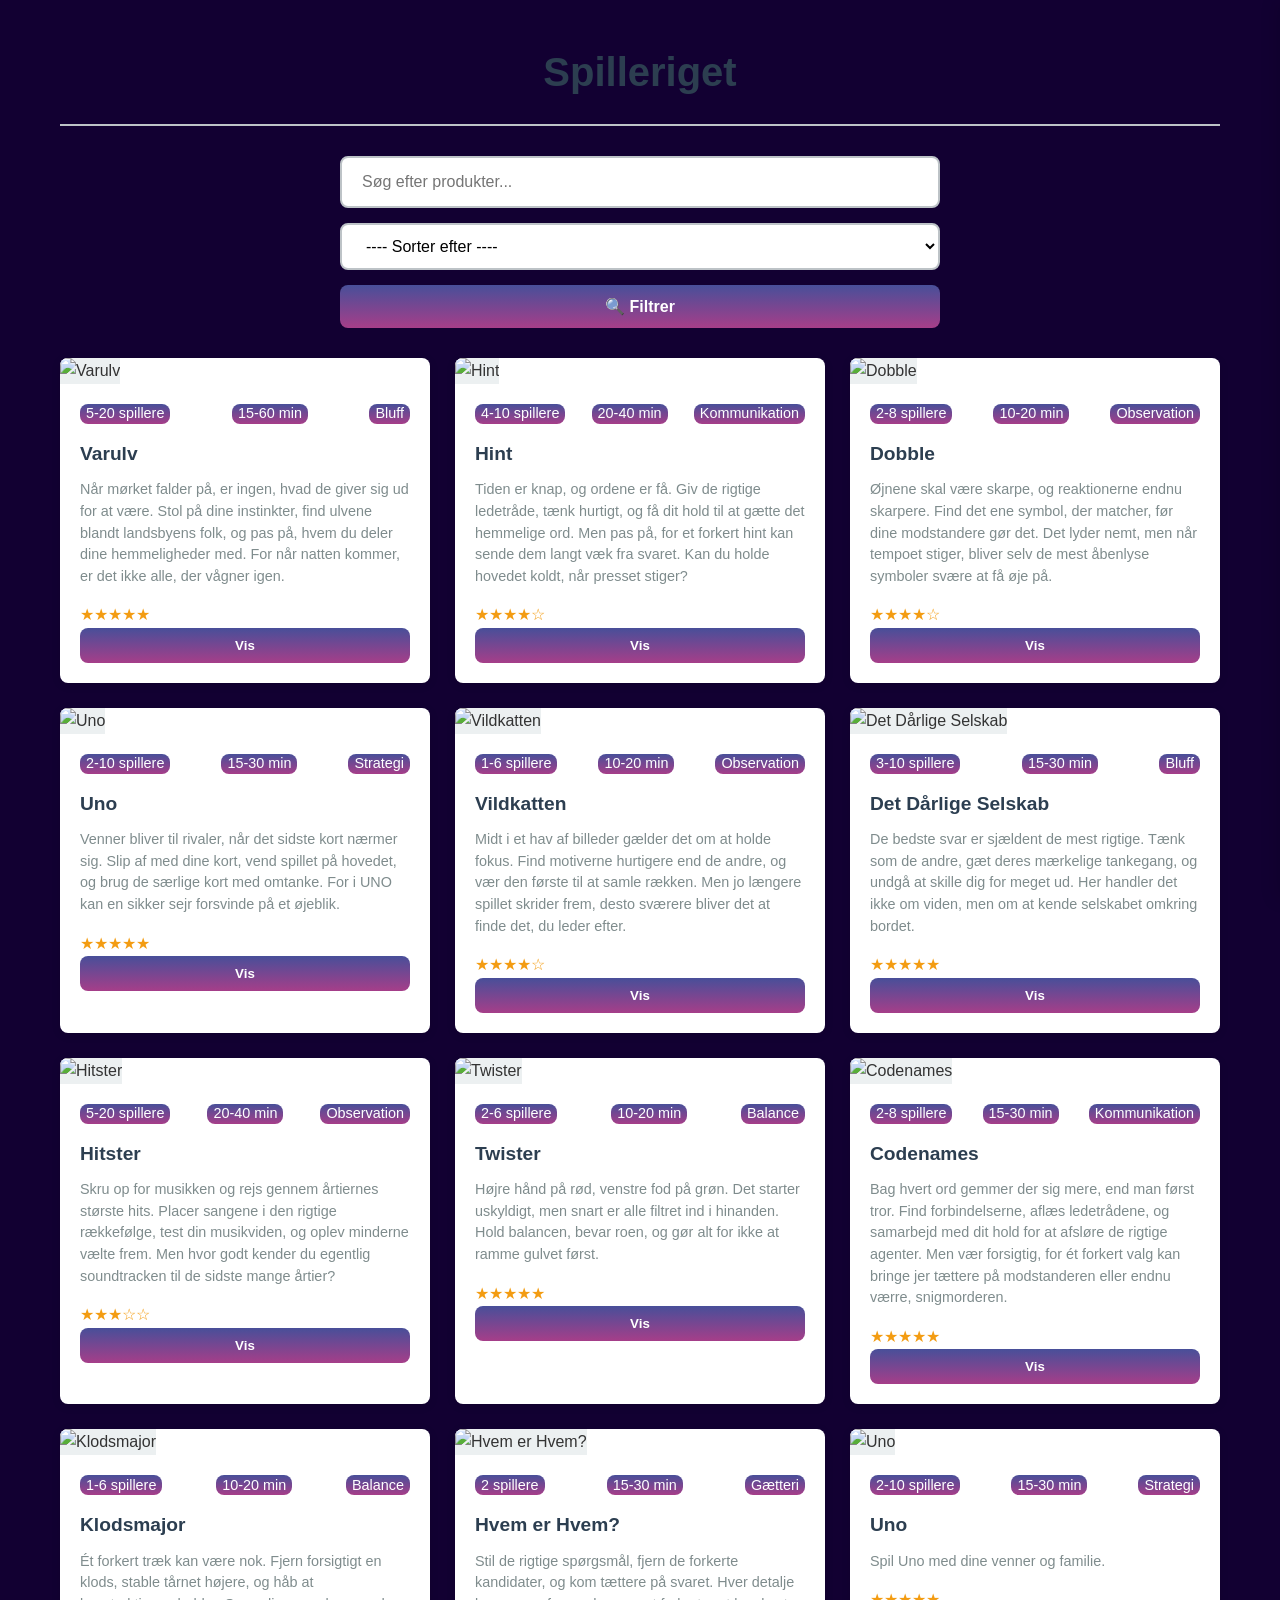
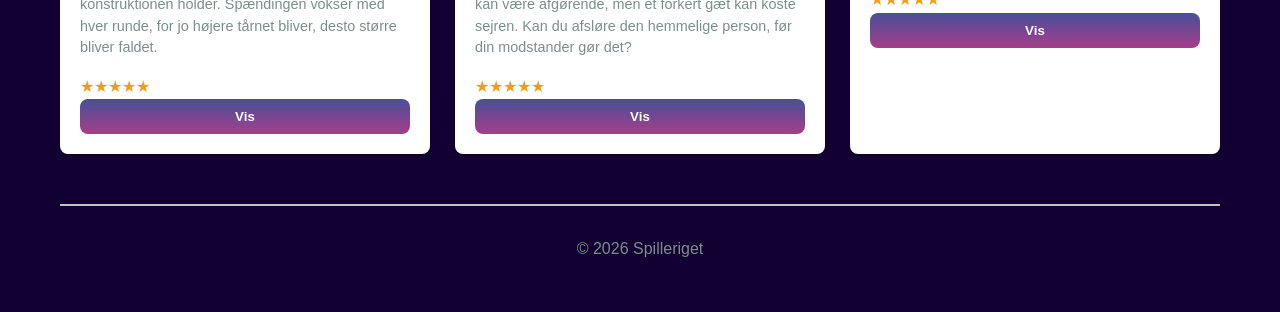
==== index.html @ de651c37 "lagt spiller, tid og category hvor vi gerne vil have dem" ====
<!DOCTYPE html>
<html lang="da">

<head>
    <meta charset="UTF-8">
    <meta name="viewport" content="width=device-width, initial-scale=1.0">
    <title>Produkt Søgning</title>
    <link rel="stylesheet" href="style.css">
</head>

<body>
    <div class="container">
        <header>
            <h1>Spilleriget</h1>
        </header>

        <main>
            <div class="search-container">
                <input type="search" id="search-input" placeholder="Søg efter produkter..." class="search-input">

                <select id="predefined-search" class="predefined-select">
                    <option value="">---- Sorter efter ----</option>
                    <option value="populaere">Mest populære</option>
                    <option value="spillere-stigende">Spillere: Lav til høj</option>
                    <option value="spillere-faldende">Spillere: Høj til lav</option>
                    <option value="tid-faldende">Tid: Høj til lav</option>
                    <option value="tid-stigende">Tid: Lav til høj</option>
                </select>

                <button id="filter-toggle" class="filter-button">
                    <span>🔍 Filtrer</span>
                </button>
            </div>

            <div id="filter-panel" class="filter-panel">
                <div class="filter-header">
                    <h2>Filtrer Produkter</h2>
                    <button id="close-filter" class="close-button">&times;</button>
                </div>

                <div class="filter-content">
                    <div class="filter-group">
                        <label class="filter-label">Kategori</label>
                        <div class="checkbox-group">
                            <label class="checkbox-label">
                                <input type="checkbox" name="category" value="Bluff"> Bluff
                            </label>
                            <label class="checkbox-label">
                                <input type="checkbox" name="category" value="Kommunikation"> Kommunikation
                            </label>
                            <label class="checkbox-label">
                                <input type="checkbox" name="category" value="Observation"> Observation
                            </label>
                            <label class="checkbox-label">
                                <input type="checkbox" name="category" value="Strategi"> Strategi
                            </label>
                            <label class="checkbox-label">
                                <input type="checkbox" name="category" value="Balance"> Balance
                            </label>
                            <label class="checkbox-label">
                                <input type="checkbox" name="category" value="Gætteri"> Gætteri
                            </label>
                        </div>
                    </div>

                    <div class="filter-group">
                        <label class="filter-label">Spillere interval</label>
                        <div class="spillere-range">
                            <input type="number" id="min-spillere" placeholder="Min spillere" class="spillere-input">
                            <span class="spillere-separator">-</span>
                            <input type="number" id="max-spillere" placeholder="Max spillere" class="spillere-input">
                        </div>
                    </div>

                    <div class="filter-group">
                        <label class="filter-label">Tid interval</label>
                        <div class="tid-range">
                            <input type="number" id="min-tid" placeholder="Min tid" class="tid-input">
                            <span class="tid-separator">-</span>
                            <input type="number" id="max-tid" placeholder="Max tid" class="tid-input">
                        </div>
                    </div>

                    <div class="filter-group">
                        <label class="filter-label">Vurdering</label>
                        <div class="rating-group">
                            <label class="rating-label">
                                <input type="radio" name="rating" value="5"> ★★★★★
                            </label>
                            <label class="rating-label">
                                <input type="radio" name="rating" value="4"> ★★★★
                            </label>
                            <label class="rating-label">
                                <input type="radio" name="rating" value="3"> ★★★
                            </label>
                            <label class="rating-label">
                                <input type="radio" name="rating" value="2"> ★★
                            </label>
                            <label class="rating-label">
                                <input type="radio" name="rating" value="1"> ★
                            </label>
                        </div>
                    </div>

                    
                </div>

                <div class="filter-footer">
                    <button id="apply-filters" class="apply-button">Vis Produkter</button>
                </div>
            </div>

            <div id="products-container" class="products-container">
            </div>
        </main>

        <footer>
            <p>&copy; 2026 Spilleriget</p>
            <p id="footer-info"></p>
        </footer>
    </div>

    <dialog id="product-dialog">
        <article class="dialog-content">
            <img id="dialog-image" src="" alt="" class="product-image">
            
            <div class="product-meta">
                <span id="dialog-spillere" class="product-spillere"></span>
                <span id="dialog-category" class="product-category"></span>
                <span id="dialog-tid" class="product-tid"></span>
            </div>
            <h2 id="dialog-title"></h2>
            <p id="dialog-description"></p>
            <div id="dialog-rating" class="product-rating"></div>
            <menu class="dialog-actions">
                <button id="dialog-close" value="cancel">Luk</button>
            </menu>
        </article>
    </dialog>

    <div id="overlay" class="overlay"></div>
    <script src="data.js"></script>
    <script src="scriptui.js"></script>
    <script src="scriptfilt.js"></script>
</body>

</html>
---- style.css ----
/* Reset og base styles */
* {
    margin: 0;
    padding: 0;
    box-sizing: border-box;
}

:root {
    --primary-color: #2c3e50;
    --secondary-color: #3498db;
    --accent-color: #2ecc71;
    --text-color: #333;
    --light-gray: #ecf0f1;
    --medium-gray: #bdc3c7;
    --dark-gray: #7f8c8d;
    --white: #ffffff;
    --shadow: 0 2px 10px rgba(0, 0, 0, 0.1);
    --border-radius: 8px;
    --transition: all 0.3s ease;
    --baggrundsfarve: #120032;
    --farve-grad-1: #484f99;
    --farve-grad-2: #a63e89;
}

body {
    font-family: 'Segoe UI', Tahoma, Geneva, Verdana, sans-serif;
    line-height: 1.6;
    color: var(--text-color);
    background-color: var(--baggrundsfarve);
}

.container {
    max-width: 1200px;
    margin: 0 auto;
    padding: 20px;
}

/* Header */
header {
    text-align: center;
    margin-bottom: 30px;
    padding: 20px 0;
    border-bottom: 2px solid var(--medium-gray);
}

header h1 {
    color: var(--primary-color);
    font-size: 2.5rem;
}

/* Søgeområde */
.search-container {
    display: flex;
    flex-direction: column;
    gap: 15px;
    margin-bottom: 30px;
}

.search-input {
    padding: 15px 20px;
    font-size: 1rem;
    border: 2px solid var(--medium-gray);
    border-radius: var(--border-radius);
    background-color: var(--white);
    transition: var(--transition);
    width: 100%;
    max-width: 600px;
    margin: 0 auto;
}

.search-input:focus {
    outline: none;
    border-color: var(--secondary-color);
    box-shadow: var(--shadow);
}

.predefined-select {
    padding: 12px 20px;
    font-size: 1rem;
    border: 2px solid var(--medium-gray);
    border-radius: var(--border-radius);
    background-color: var(--white);
    transition: var(--transition);
    width: 100%;
    max-width: 600px;
    margin: 0 auto;
    cursor: pointer;
}

.predefined-select:focus {
    outline: none;
    border-color: var(--secondary-color);
    box-shadow: var(--shadow);
}

.filter-button {
    padding: 12px 25px;
    font-size: 1rem;
    background: linear-gradient( var(--farve-grad-1), var(--farve-grad-2));
    color: var(--white);
    border: none;
    border-radius: var(--border-radius);
    cursor: pointer;
    transition: var(--transition);
    width: 100%;
    max-width: 600px;
    margin: 0 auto;
    font-weight: 600;
}

.filter-button:hover {
    background: linear-gradient( var(--farve-grad-1), var(--farve-grad-2));
    transform: translateY(-2px);
}

/* Slide-in Filter Panel */
.filter-panel {
    position: fixed;
    top: 0;
    right: -400px;
    width: 400px;
    height: 100vh;
    background-color: var(--white);
    box-shadow: -5px 0 15px rgba(0, 0, 0, 0.1);
    z-index: 1000;
    transition: var(--transition);
    display: flex;
    flex-direction: column;
    overflow-y: auto;
}

.filter-panel.active {
    right: 0;
}

.filter-header {
    display: flex;
    justify-content: space-between;
    align-items: center;
    padding: 20px;
    border-bottom: 2px solid var(--light-gray);
    background-color: var(--primary-color);
    color: var(--white);
}

.filter-header h2 {
    font-size: 1.5rem;
}

.close-button {
    background: none;
    border: none;
    color: var(--white);
    font-size: 2rem;
    cursor: pointer;
    transition: var(--transition);
    padding: 5px;
}

.close-button:hover {
    color: var(--accent-color);
    transform: rotate(90deg);
}

.filter-content {
    padding: 20px;
    flex: 1;
    overflow-y: auto;
}

.filter-group {
    margin-bottom: 25px;
}

.filter-group:last-child {
    margin-bottom: 0;
}

.filter-label {
    display: block;
    font-weight: 600;
    margin-bottom: 10px;
    color: var(--primary-color);
    font-size: 1.1rem;
}

/* Checkbox groups */
.checkbox-group, .color-group {
    display: flex;
    flex-direction: column;
    gap: 8px;
}

.checkbox-label, .color-label {
    display: flex;
    align-items: center;
    gap: 10px;
    cursor: pointer;
    padding: 8px 12px;
    border-radius: var(--border-radius);
    transition: var(--transition);
}

.checkbox-label:hover, .color-label:hover {
    background-color: var(--light-gray);
}

.checkbox-label input, .color-label input {
    width: 18px;
    height: 18px;
    cursor: pointer;
}

/* Price range */
.price-range {
    display: flex;
    align-items: center;
    gap: 10px;
}

.price-input {
    padding: 10px 15px;
    border: 2px solid var(--medium-gray);
    border-radius: var(--border-radius);
    font-size: 1rem;
    width: 100%;
    transition: var(--transition);
}

.price-input:focus {
    outline: none;
    border-color: var(--secondary-color);
}

.price-separator {
    color: var(--dark-gray);
    font-weight: bold;
}

/* Rating group */
.rating-group {
    display: flex;
    flex-direction: column;
    gap: 8px;
}

.rating-label {
    display: flex;
    align-items: center;
    gap: 10px;
    cursor: pointer;
    padding: 8px 12px;
    border-radius: var(--border-radius);
    transition: var(--transition);
}

.rating-label:hover {
    background-color: var(--light-gray);
}

.rating-label input {
    width: 18px;
    height: 18px;
    cursor: pointer;
}

/* Filter footer */
.filter-footer {
    padding: 20px;
    border-top: 2px solid var(--light-gray);
    background-color: var(--light-gray);
}

.apply-button {
    width: 100%;
    padding: 15px 25px;
    font-size: 1.1rem;
    background: linear-gradient( var(--farve-grad-1), var(--farve-grad-2));
    color: var(--white);
    border: none;
    border-radius: var(--border-radius);
    cursor: pointer;
    transition: var(--transition);
    font-weight: 600;
}

.apply-button:hover {
    background: linear-gradient( var(--farve-grad-1), var(--farve-grad-2));
    transform: translateY(-2px);
    box-shadow: var(--shadow);
}

/* Overlay */
.overlay {
    position: fixed;
    top: 0;
    left: 0;
    width: 100%;
    height: 100%;
    background-color: rgba(0, 0, 0, 0.5);
    z-index: 999;
    opacity: 0;
    visibility: hidden;
    transition: var(--transition);
}

.overlay.active {
    opacity: 1;
    visibility: visible;
}

/* Produkter container */
.products-container {
    display: grid;
    grid-template-columns: repeat(auto-fill, minmax(280px, 1fr));
    gap: 25px;
    margin-top: 20px;
}

/* Produkt kort */
.product-card {
    background-color: var(--white);
    border-radius: var(--border-radius);
    overflow: hidden;
    box-shadow: var(--shadow);
    transition: var(--transition);
}

.product-card:hover {
    transform: translateY(-5px);
    box-shadow: 0 5px 20px rgba(0, 0, 0, 0.15);
}

.product-image {
    width: 100%;
    height: 200px;
    object-fit: cover;
    background-color: var(--light-gray);
}

.product-info {
    padding: 20px;
}

.product-title {
    font-size: 1.2rem;
    font-weight: 600;
    margin-bottom: 10px;
    color: var(--primary-color);
}

.product-spillere{
    display:flex;
    align-items:center;
    height: 20px;
    font-size: 0.9rem;
    color: var(--white);
    background: linear-gradient( var(--farve-grad-1), var(--farve-grad-2));
    border-radius: var(--border-radius);
    padding: 2px 6px;
}

.product-tid{
    display:flex;
    align-items:center;
    height: 20px;
    font-size: 0.9rem;
    color: var(--white);
    background: linear-gradient( var(--farve-grad-1), var(--farve-grad-2));
    border-radius: var(--border-radius);
    padding: 2px 6px;
}

.product-category {
    display:flex;
    align-items:center;
    height: 20px;
    font-size: 0.9rem;
    color: var(--white);
    background: linear-gradient( var(--farve-grad-1), var(--farve-grad-2));
    border-radius: var(--border-radius);
    padding: 2px 6px;
}

.product-description {
    color: var(--dark-gray);
    font-size: 0.9rem;
    margin-bottom: 15px;
    line-height: 1.5;
}

.product-meta {
    display: flex;
    justify-content: space-between;
    align-items: center;
    margin-bottom: 15px;
}



.product-rating {
    color: #f39c12;
    font-size: 1rem;
}

.product-button {
    width: 100%;
    padding: 10px;
    background: linear-gradient( var(--farve-grad-1), var(--farve-grad-2));
    color: var(--white);
    border: none;
    border-radius: var(--border-radius);
    cursor: pointer;
    transition: var(--transition);
    font-weight: 600;
    position: relative;
    bottom: 2%;
}

.product-button:hover {
    background: linear-gradient( var(--farve-grad-1), var(--farve-grad-2));
}

/* Footer */
footer {
    text-align: center;
    padding: 30px 0;
    margin-top: 50px;
    border-top: 2px solid var(--medium-gray);
    color: var(--dark-gray);
}

dialog {
    margin: auto;
    border: none;
    border-radius: 12px;
    box-shadow: 0 10px 30px rgba(0, 0, 0, 0.3);
    padding: 0;
    max-width: 400px;
    width: 90%;
}
dialog::backdrop {
    background: rgba(0, 0, 0, 0.5);
}
.dialog-content { padding: 1.5rem; }

.dialog-actions {
    display: flex;
    justify-content: flex-end;
    gap: 0.5rem;
    padding: 0;
    margin-top: 1rem;
}



/* Responsive design */
@media (max-width: 768px) {
    .filter-panel {
        width: 100%;
        right: -100%;
    }

    .search-container {
        max-width: 100%;
    }

    .products-container {
        grid-template-columns: repeat(auto-fill, minmax(240px, 1fr));
        gap: 20px;
    }
}

@media (max-width: 480px) {
    .products-container {
        grid-template-columns: 1fr;
    }

    header h1 {
        font-size: 2rem;
    }

    .search-input,
    .predefined-select,
    .filter-button {
        width: 100%;
    }
}

/* Animation for slide-in */
@keyframes slideIn {
    from {
        right: -400px;
    }
    to {
        right: 0;
    }
}

@keyframes slideOut {
    from {
        right: 0;
    }
    to {
        right: -400px;
    }
}

/* Scrollbar styling for filter panel */
.filter-content::-webkit-scrollbar {
    width: 8px;
}

.filter-content::-webkit-scrollbar-track {
    background: var(--light-gray);
    border-radius: 10px;
}

.filter-content::-webkit-scrollbar-thumb {
    background: var(--medium-gray);
    border-radius: 10px;
}

.filter-content::-webkit-scrollbar-thumb:hover {
    background: var(--dark-gray);
}
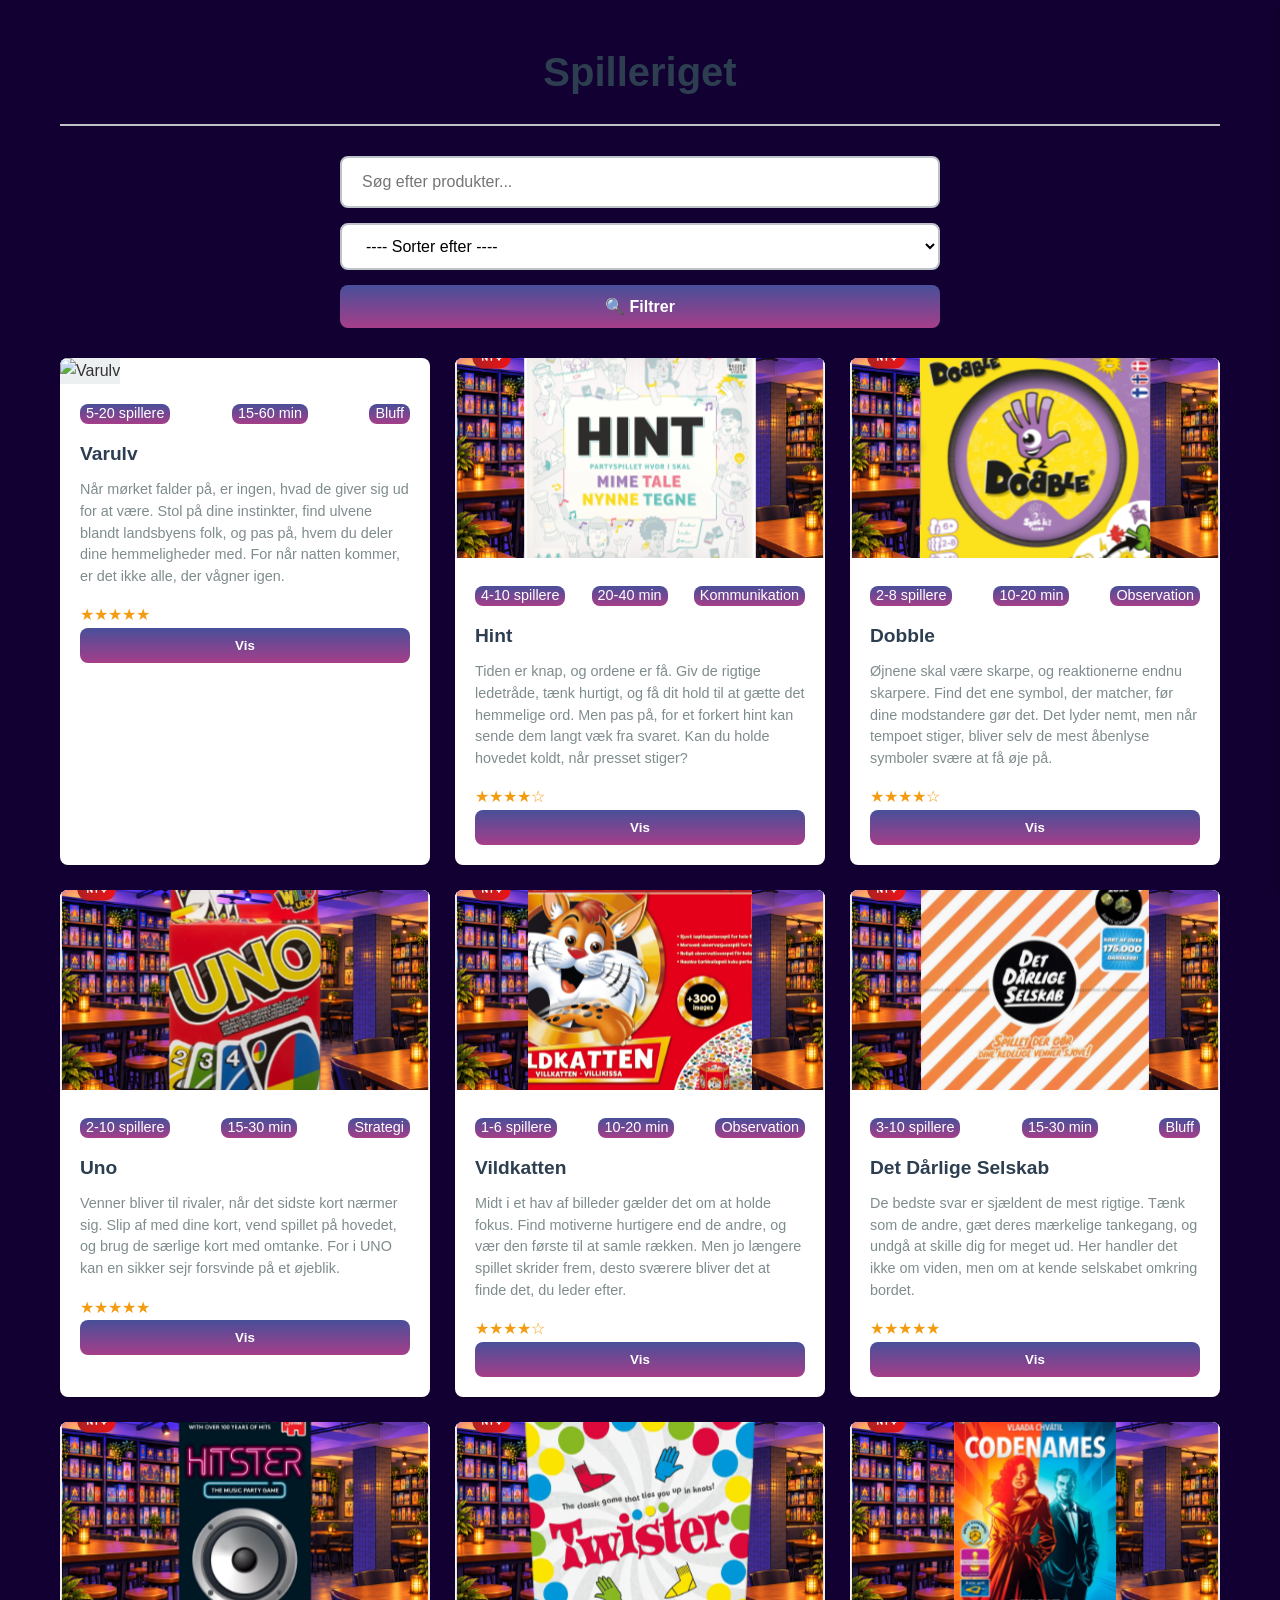
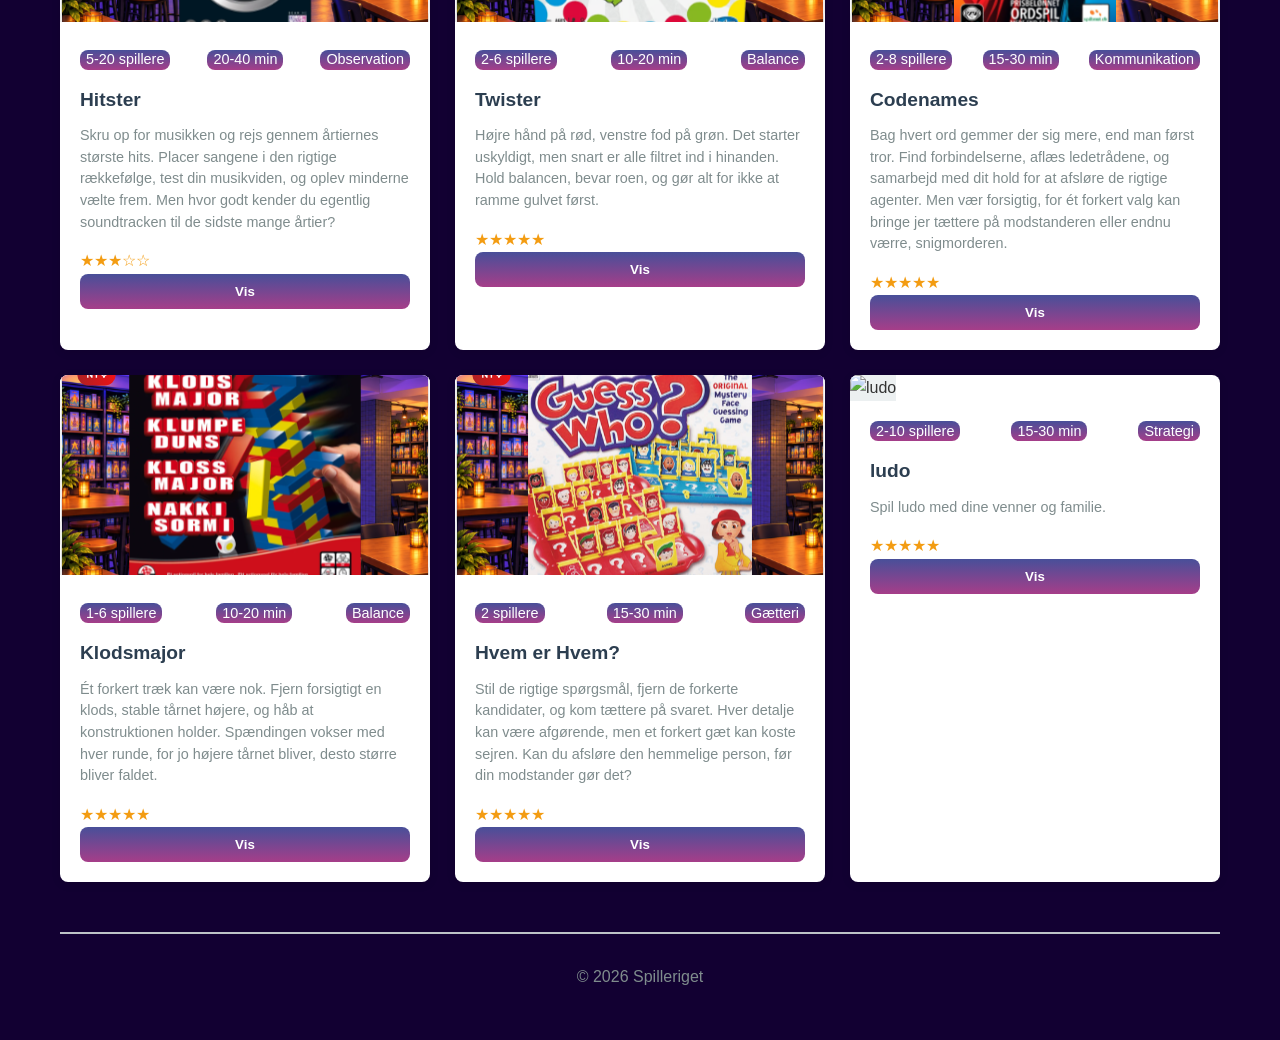
==== commit 69a06a24: "begynder at lave noget swipe timer" ====
--- a/index.html
+++ b/index.html
@@ -132,6 +132,18 @@
             <h2 id="dialog-title"></h2>
             <p id="dialog-description"></p>
             <div id="dialog-rating" class="product-rating"></div>
+            <div id="app">
+  <h2>Reservér</h2>
+
+  <!-- Swipe knapper -->
+  <div id="swipe-area">
+    <button id="checkInBtn">Swipe → Check ind</button>
+    <button id="checkOutBtn" disabled>Swipe ← Check ud</button>
+  </div>
+
+  <!-- Timer visning -->
+  <p id="timer">Timer: 00:00</p>
+</div>
             <menu class="dialog-actions">
                 <button id="dialog-close" value="cancel">Luk</button>
             </menu>
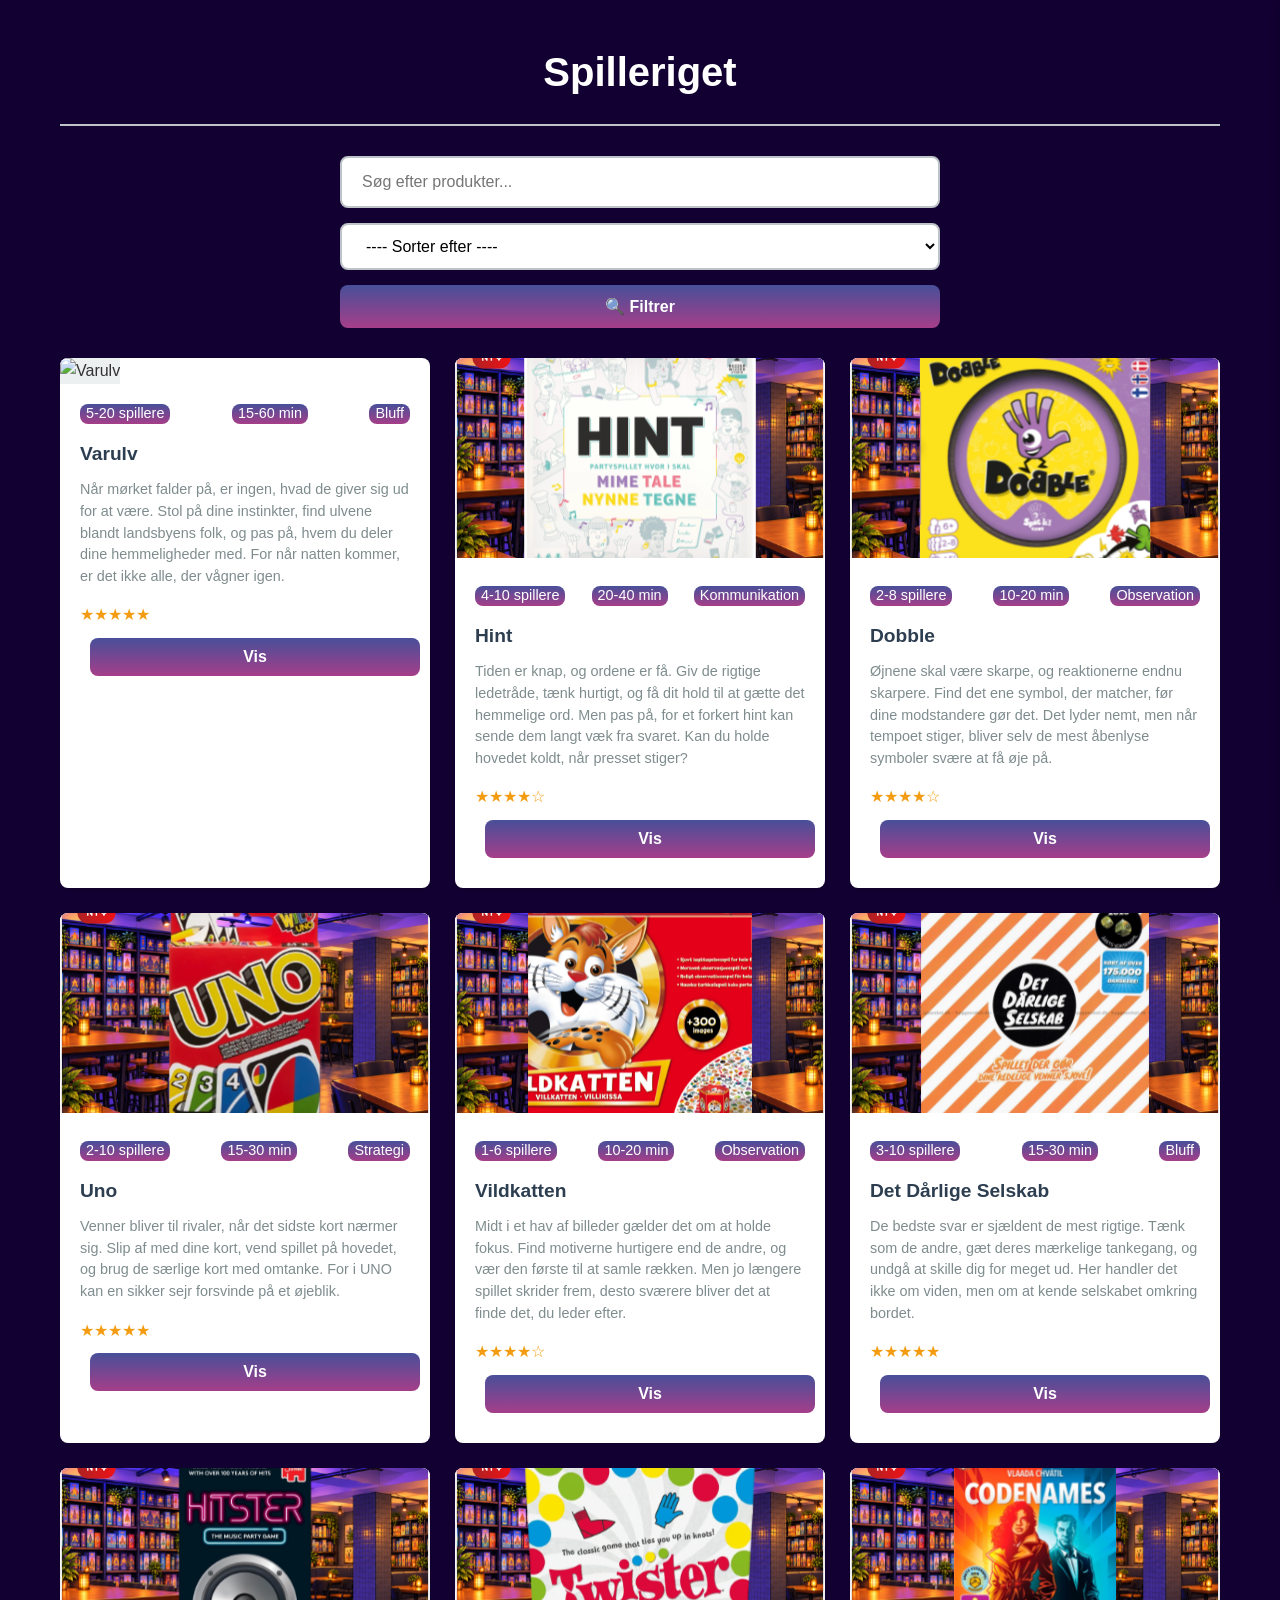
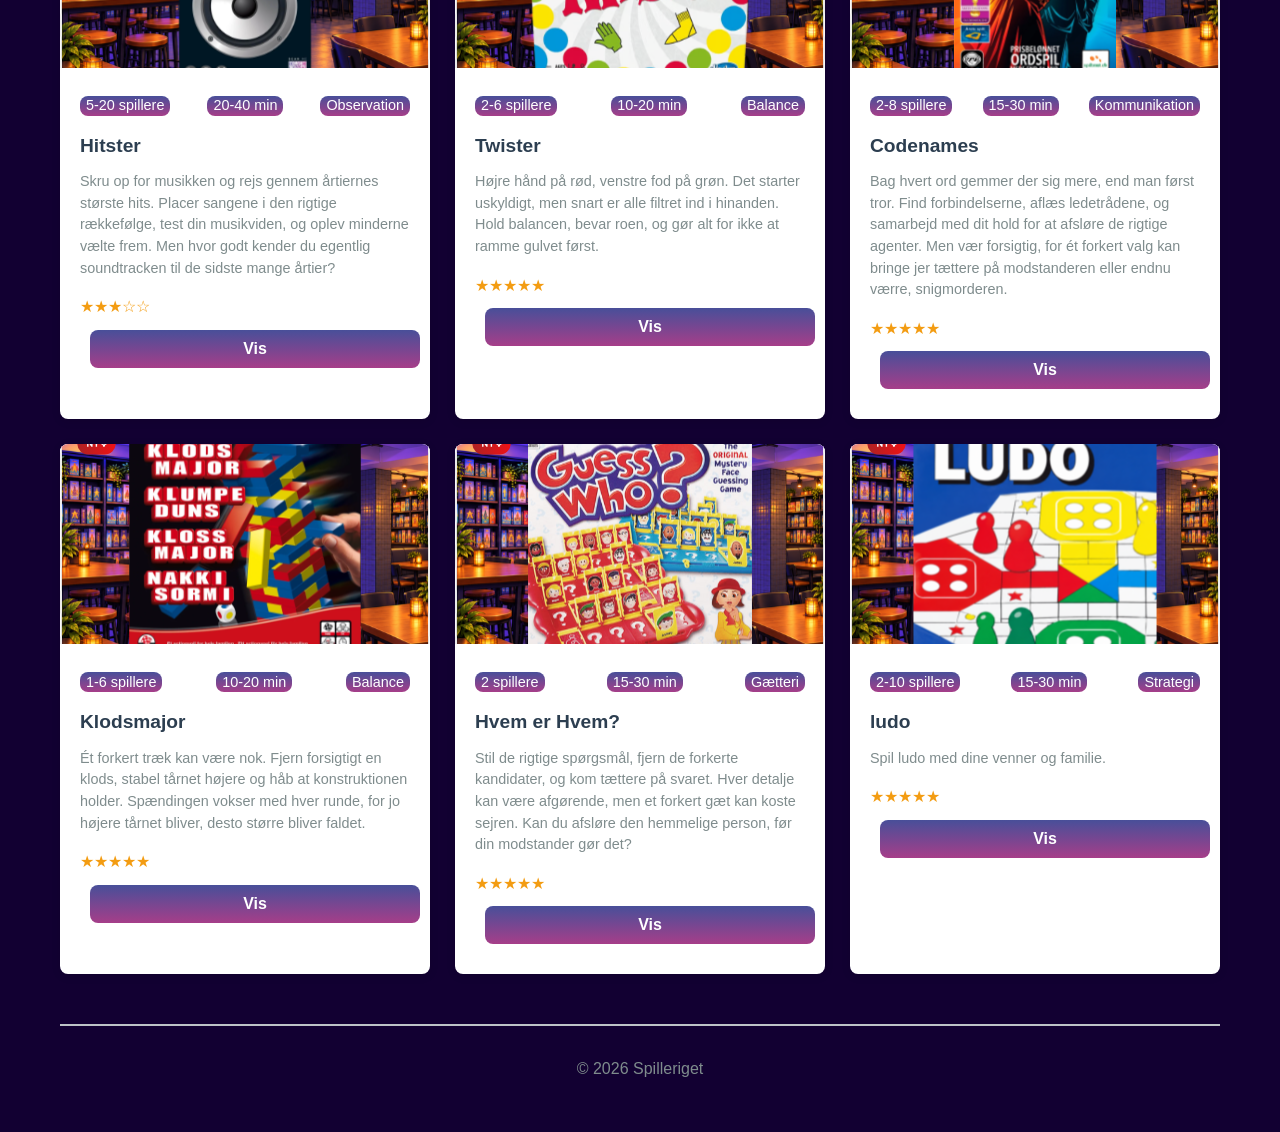
==== commit c1cd0264: "lavet timer som ikke resseter til  når man stopper" ====
--- a/index.html
+++ b/index.html
@@ -11,7 +11,7 @@
 <body>
     <div class="container">
         <header>
-            <h1>Spilleriget</h1>
+            <h1 id="web-title">Spilleriget</h1>
         </header>
 
         <main>
--- a/style.css
+++ b/style.css
@@ -43,10 +43,10 @@
     border-bottom: 2px solid var(--medium-gray);
 }
 
-header h1 {
-    color: var(--primary-color);
+#web-title{
+    color: var(--white);
     font-size: 2.5rem;
-}
+    font-weight: bold;  }
 
 /* Søgeområde */
 .search-container {
@@ -412,9 +412,11 @@
     border-radius: var(--border-radius);
     cursor: pointer;
     transition: var(--transition);
+    display: inline-block;
+    text-align: center;
     font-weight: 600;
     position: relative;
-    bottom: 2%;
+    top: 2%;
 }
 
 .product-button:hover {
@@ -523,4 +525,32 @@
 
 .filter-content::-webkit-scrollbar-thumb:hover {
     background: var(--dark-gray);
+}
+
+/* swipe delen */
+#app {
+  font-family: Arial, sans-serif;
+  text-align: center;
+  margin-top: 20px;
+}
+
+#swipe-area {
+  margin-bottom: 10px;
+}
+
+button {
+  padding: 12px 20px;
+  margin: 10px;
+  font-size: 16px;
+  cursor: pointer;
+}
+
+button:disabled {
+  background-color: #ccc;
+  cursor: not-allowed;
+}
+
+#timer {
+  font-size: 24px;
+  font-weight: bold;
 }
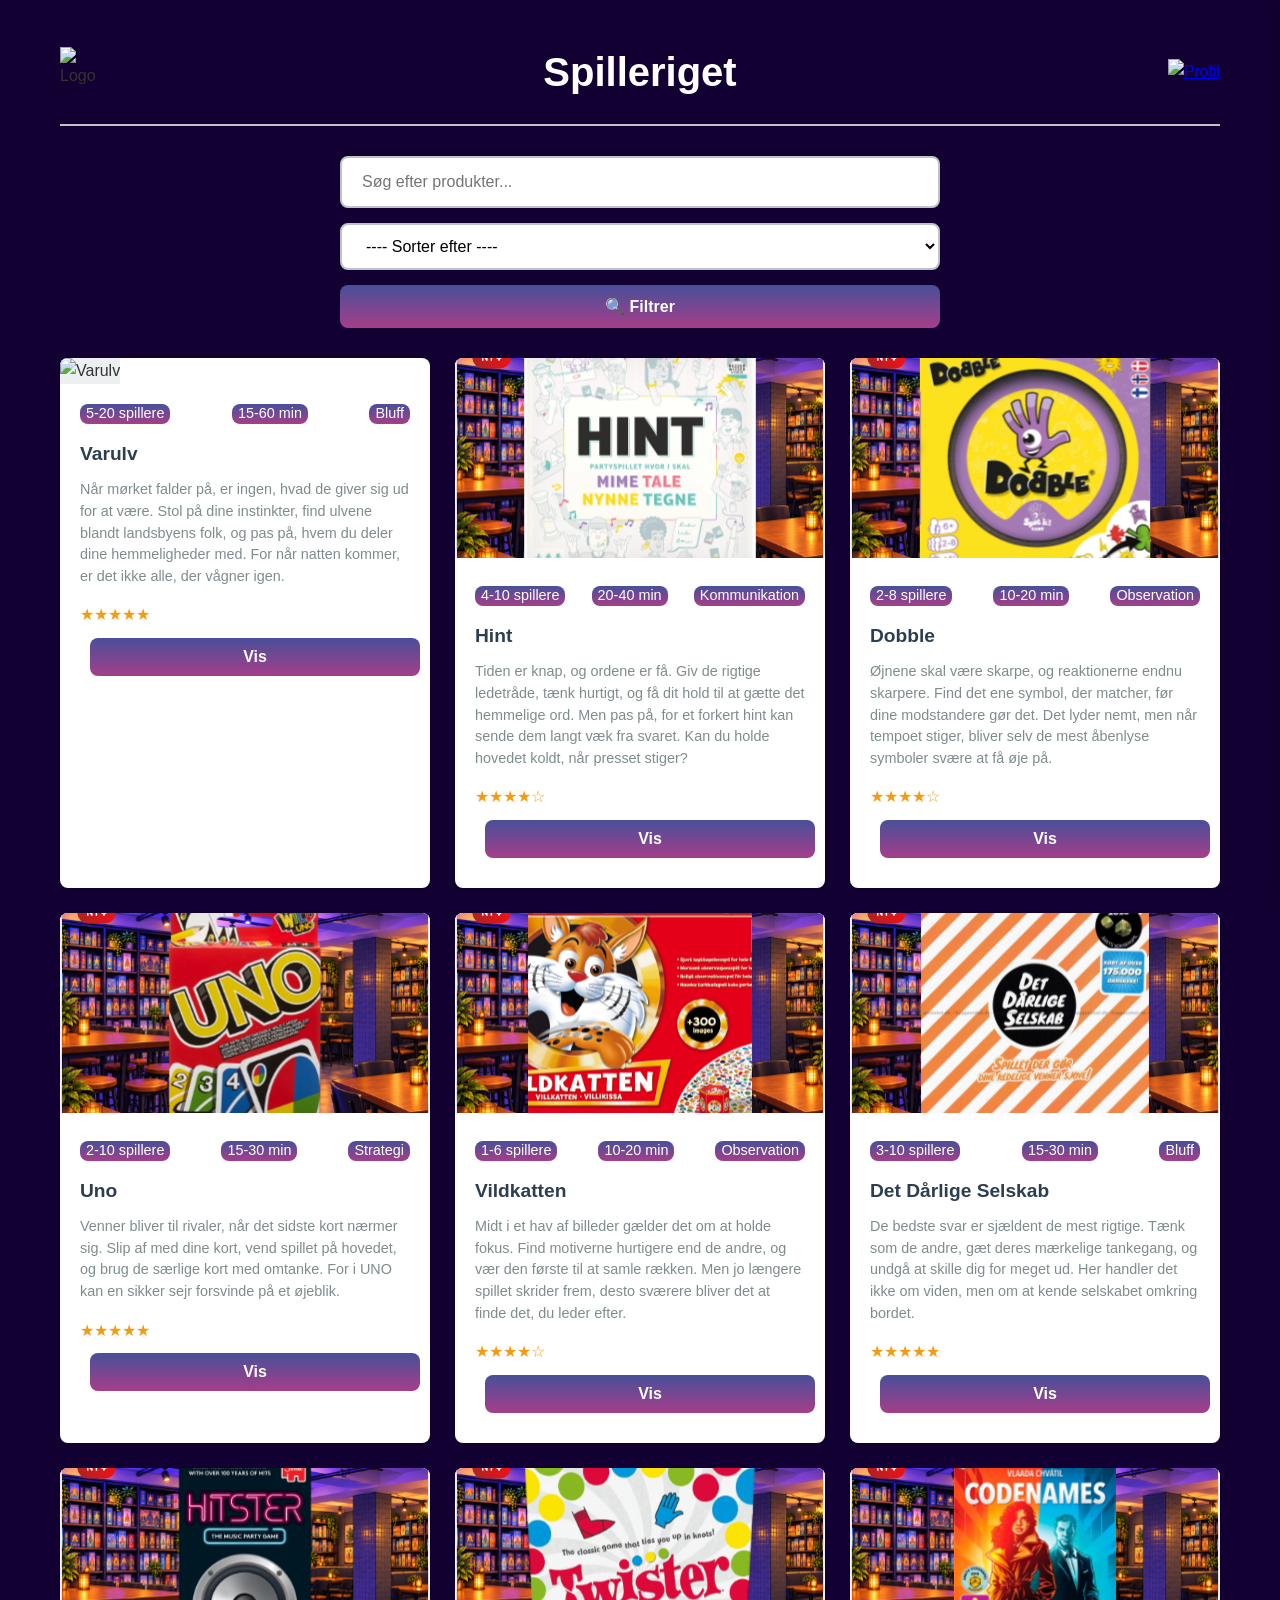
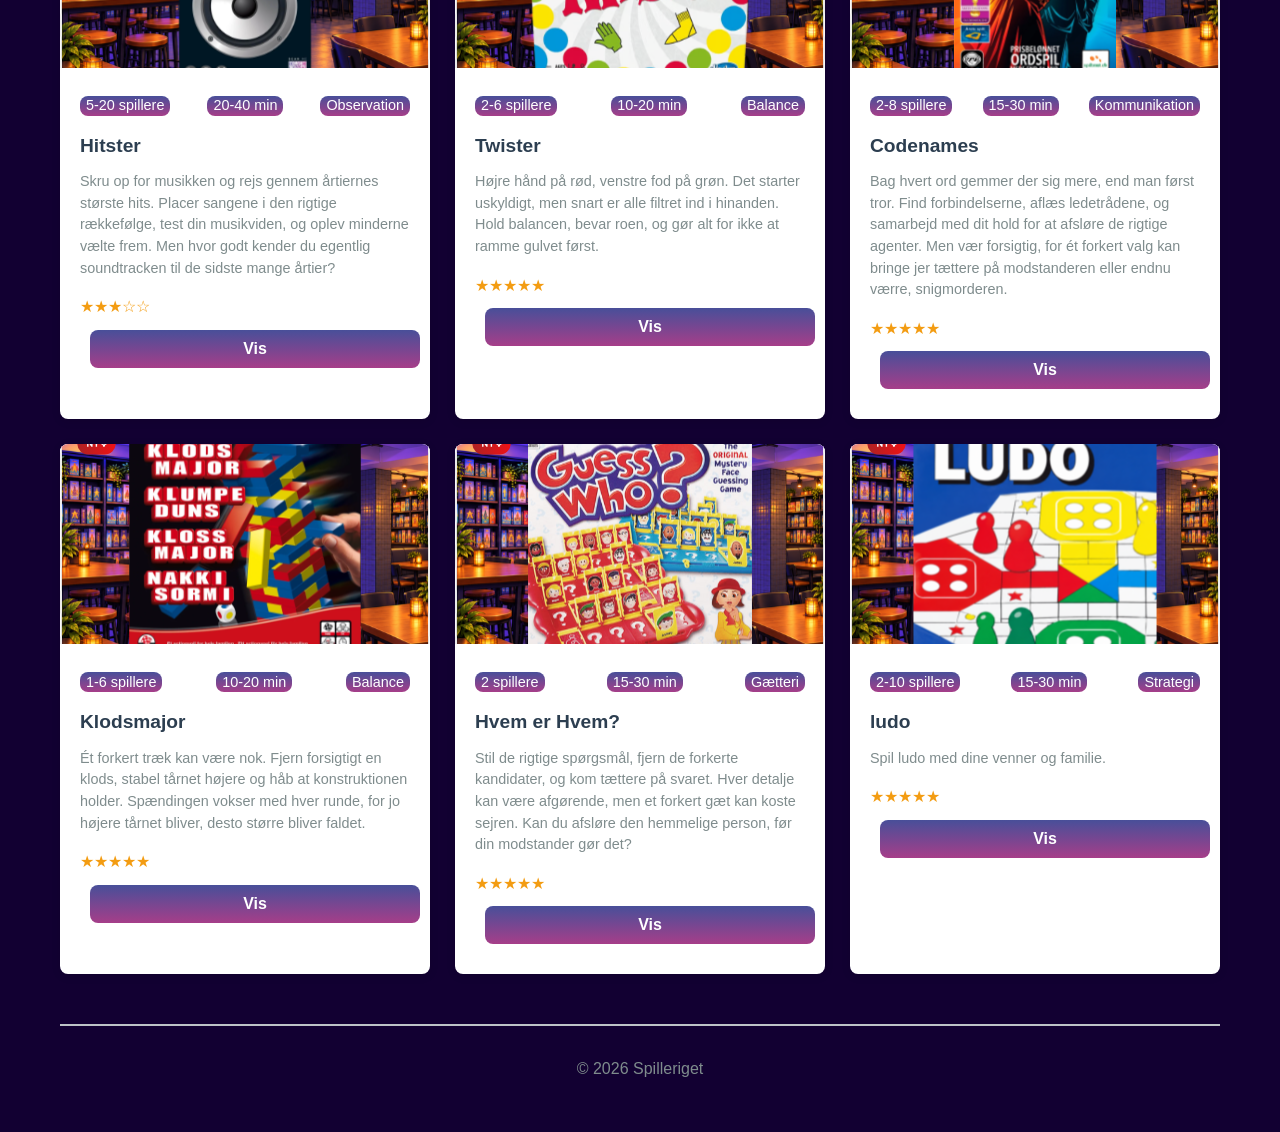
==== commit 7512e511: "har gjordt klar til logo og en html profil side" ====
--- a/index.html
+++ b/index.html
@@ -11,7 +11,11 @@
 <body>
     <div class="container">
         <header>
+            <img id="logo-image" src="img/logo.png" alt="Logo" class="logo">
             <h1 id="web-title">Spilleriget</h1>
+            <a href="profil.html" class="profile-button" aria-label="Gå til profil">
+                <img id="profile-image1" src="img/profile.jpg" alt="Profil" class="profile-image">
+            </a>
         </header>
 
         <main>
@@ -122,14 +126,14 @@
 
     <dialog id="product-dialog">
         <article class="dialog-content">
-            <img id="dialog-image" src="" alt="" class="product-image">
+            <img id="dialog-image" src="img/" alt="" class="product-image">
             
             <div class="product-meta">
                 <span id="dialog-spillere" class="product-spillere"></span>
                 <span id="dialog-category" class="product-category"></span>
                 <span id="dialog-tid" class="product-tid"></span>
             </div>
-            <h2 id="dialog-title"></h2>
+            
             <p id="dialog-description"></p>
             <div id="dialog-rating" class="product-rating"></div>
             <div id="app">
@@ -144,9 +148,9 @@
   <!-- Timer visning -->
   <p id="timer">Timer: 00:00</p>
 </div>
-            <menu class="dialog-actions">
+            <div class="dialog-actions">
                 <button id="dialog-close" value="cancel">Luk</button>
-            </menu>
+            </div>
         </article>
     </dialog>
 
--- a/style.css
+++ b/style.css
@@ -37,16 +37,32 @@
 
 /* Header */
 header {
-    text-align: center;
+    display: grid;
+    grid-template-columns: 1fr auto 1fr;
+    align-items: center;
     margin-bottom: 30px;
     padding: 20px 0;
     border-bottom: 2px solid var(--medium-gray);
 }
 
+.profile-button {
+    justify-self: end;
+}
+
+#logo-image {
+    width: 50px;
+    height: 50px;
+}
+
 #web-title{
+    justify-self: center;
     color: var(--white);
     font-size: 2.5rem;
-    font-weight: bold;  }
+    font-weight: bold;
+    display: flex;
+    align-items: center;
+    gap: 10px;
+}
 
 /* Søgeområde */
 .search-container {
@@ -553,4 +569,6 @@
 #timer {
   font-size: 24px;
   font-weight: bold;
-}+}
+
+
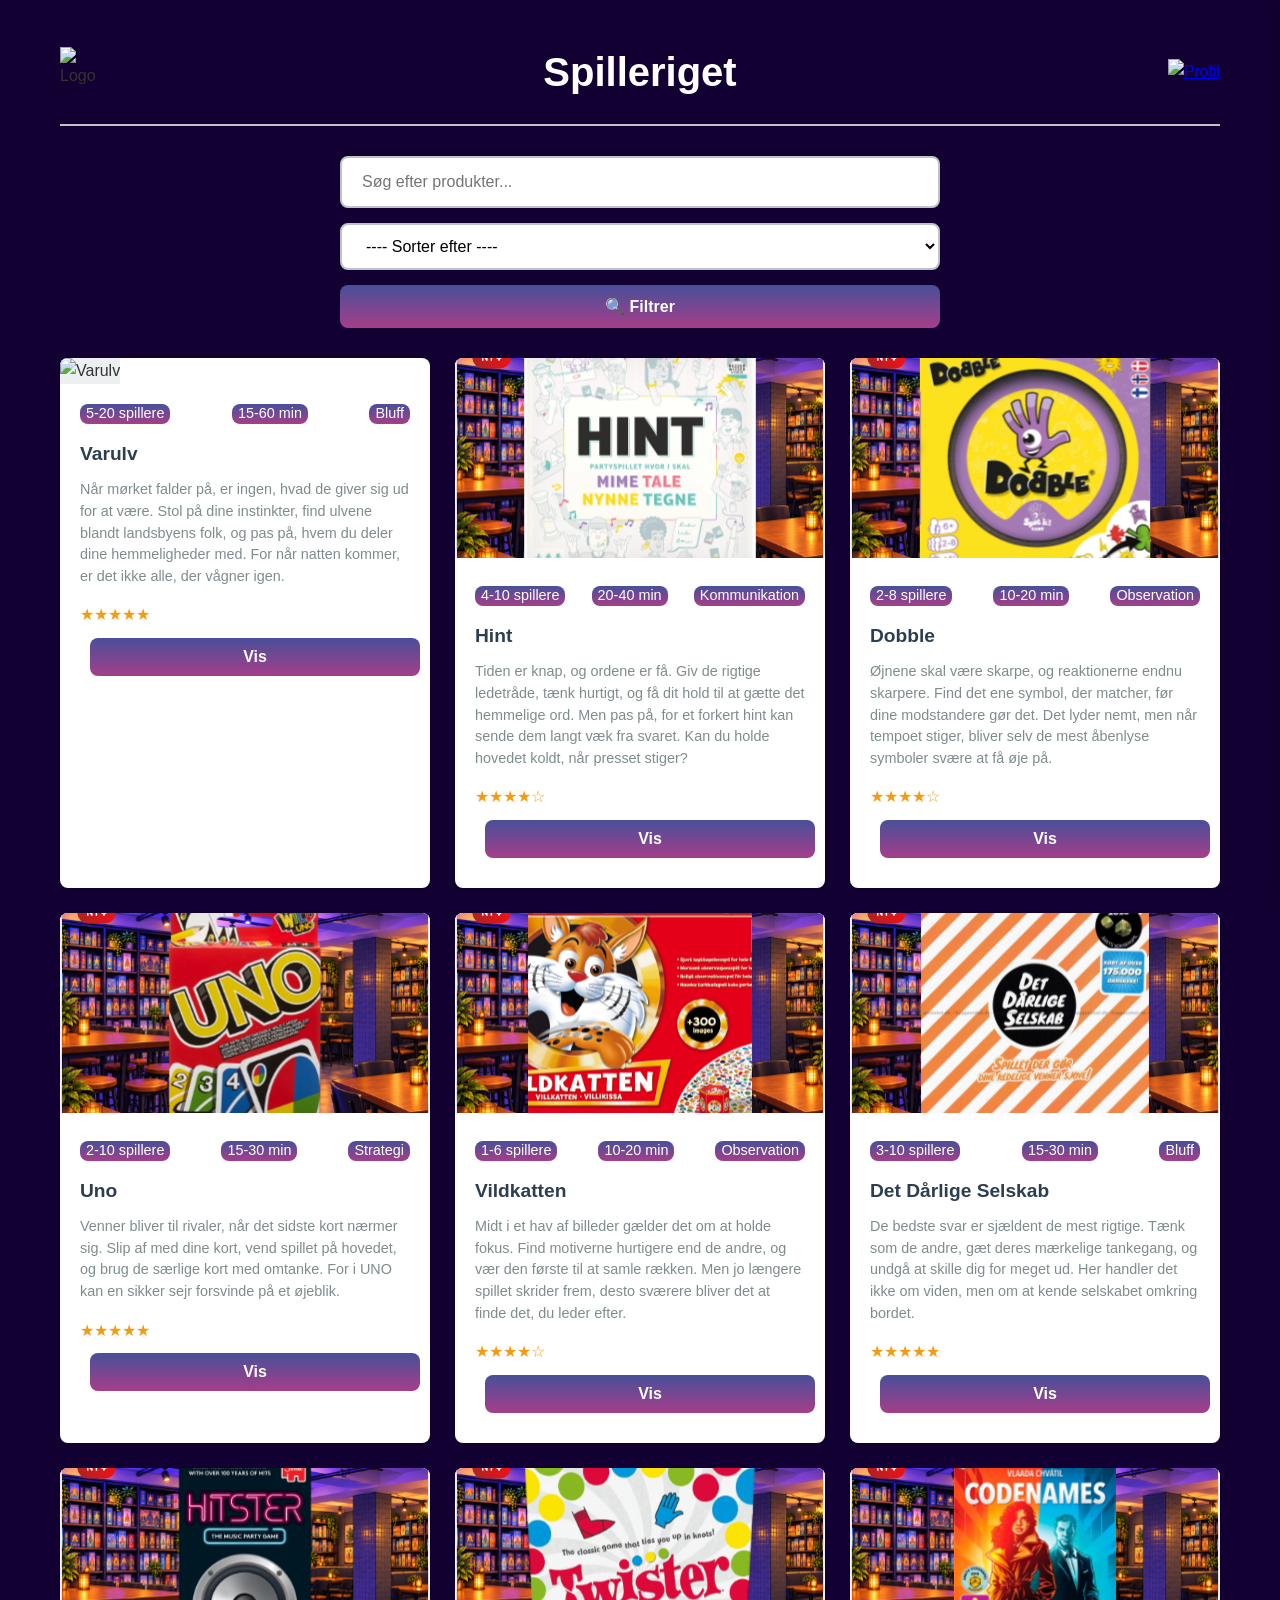
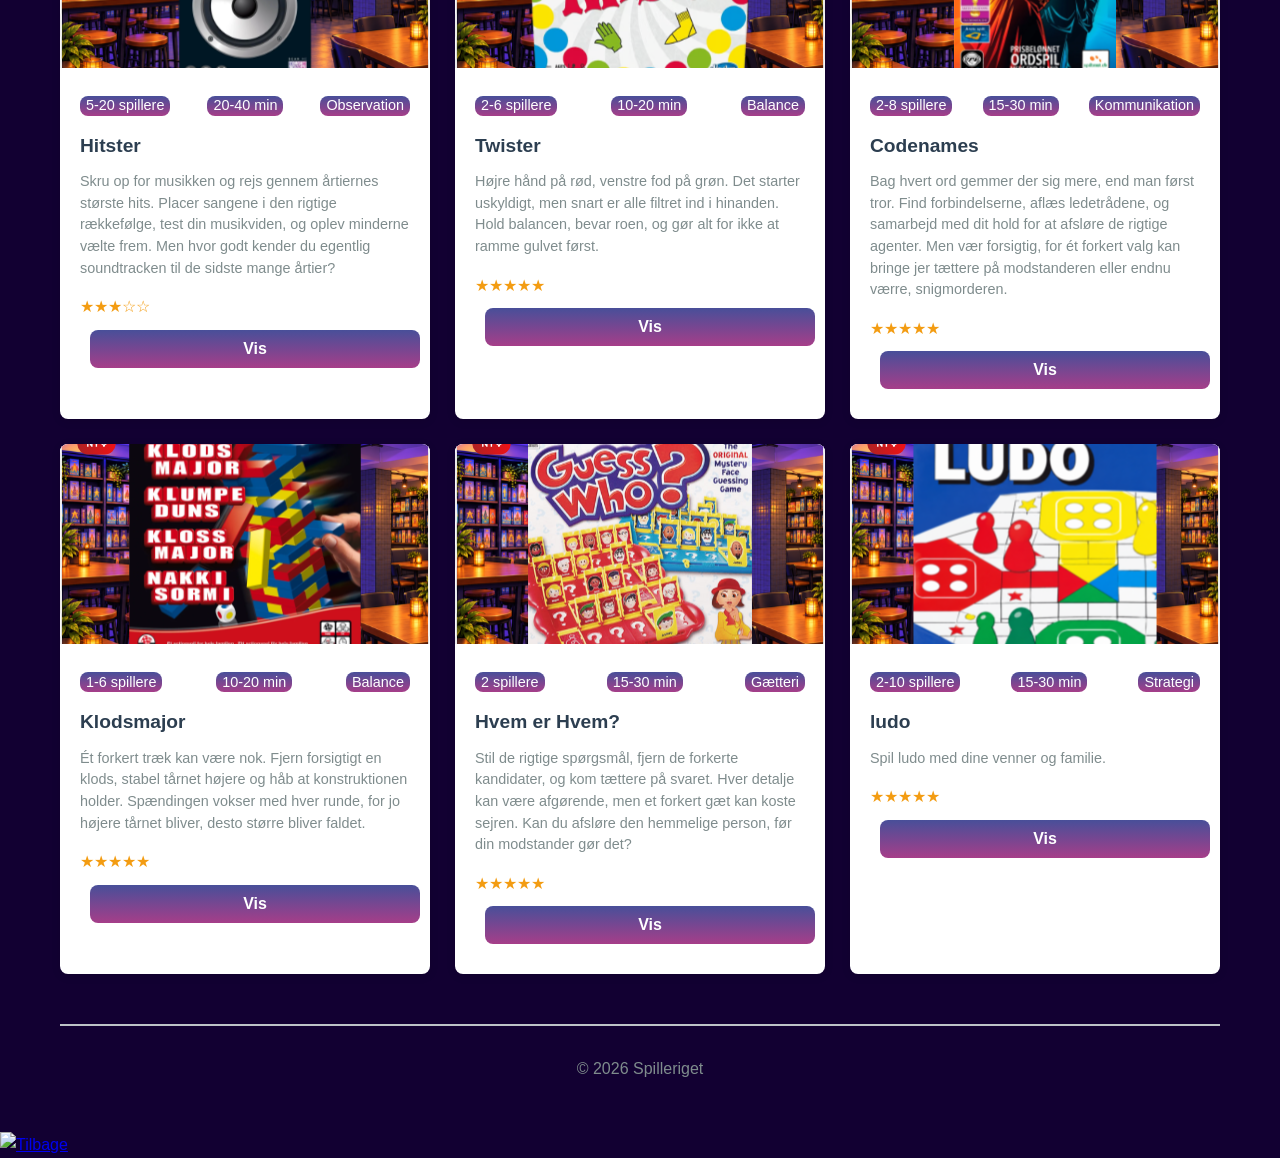
==== commit 41dc5104: "Update index.html" ====
--- a/index.html
+++ b/index.html
@@ -5,7 +5,7 @@
     <meta charset="UTF-8">
     <meta name="viewport" content="width=device-width, initial-scale=1.0">
     <title>Produkt Søgning</title>
-    <link rel="stylesheet" href="style.css">
+    <link rel="stylesheet" href="css/style.css">
 </head>
 
 <body>
@@ -14,7 +14,7 @@
             <img id="logo-image" src="img/logo.png" alt="Logo" class="logo">
             <h1 id="web-title">Spilleriget</h1>
             <a href="profil.html" class="profile-button" aria-label="Gå til profil">
-                <img id="profile-image1" src="img/profile.jpg" alt="Profil" class="profile-image">
+                <img id="profile-image1" src="img/" alt="Profil" class="profile-image">
             </a>
         </header>
 
@@ -126,6 +126,7 @@
 
     <dialog id="product-dialog">
         <article class="dialog-content">
+            <h2 id="dialog-title"></h2>
             <img id="dialog-image" src="img/" alt="" class="product-image">
             
             <div class="product-meta">
@@ -141,8 +142,8 @@
 
   <!-- Swipe knapper -->
   <div id="swipe-area">
-    <button id="checkInBtn">Swipe → Check ind</button>
-    <button id="checkOutBtn" disabled>Swipe ← Check ud</button>
+    <button id="checkInBtn">Swipe → resevér</button>
+    <button id="checkOutBtn" disabled>Swipe ← Færdig med reservation</button>
   </div>
 
   <!-- Timer visning -->
@@ -153,11 +154,13 @@
             </div>
         </article>
     </dialog>
+    <a href="index.html" class="back-button" aria-label="Tilbage til forsiden">
+        <img id="back-image" src="img/back.png" alt="Tilbage" class="back-image">
 
     <div id="overlay" class="overlay"></div>
-    <script src="data.js"></script>
-    <script src="scriptui.js"></script>
-    <script src="scriptfilt.js"></script>
+    <script src="js/data.js"></script>
+    <script src="js/scriptui.js"></script>
+    <script src="js/scriptfilt.js"></script>
 </body>
 
 </html>
--- a/css/style.css
+++ b/css/style.css
@@ -0,0 +1,574 @@
+/* Reset og base styles */
+* {
+    margin: 0;
+    padding: 0;
+    box-sizing: border-box;
+}
+
+:root {
+    --primary-color: #2c3e50;
+    --secondary-color: #3498db;
+    --accent-color: #2ecc71;
+    --text-color: #333;
+    --light-gray: #ecf0f1;
+    --medium-gray: #bdc3c7;
+    --dark-gray: #7f8c8d;
+    --white: #ffffff;
+    --shadow: 0 2px 10px rgba(0, 0, 0, 0.1);
+    --border-radius: 8px;
+    --transition: all 0.3s ease;
+    --baggrundsfarve: #120032;
+    --farve-grad-1: #484f99;
+    --farve-grad-2: #a63e89;
+}
+
+body {
+    font-family: 'Segoe UI', Tahoma, Geneva, Verdana, sans-serif;
+    line-height: 1.6;
+    color: var(--text-color);
+    background-color: var(--baggrundsfarve);
+}
+
+.container {
+    max-width: 1200px;
+    margin: 0 auto;
+    padding: 20px;
+}
+
+/* Header */
+header {
+    display: grid;
+    grid-template-columns: 1fr auto 1fr;
+    align-items: center;
+    margin-bottom: 30px;
+    padding: 20px 0;
+    border-bottom: 2px solid var(--medium-gray);
+}
+
+.profile-button {
+    justify-self: end;
+}
+
+#logo-image {
+    width: 50px;
+    height: 50px;
+}
+
+#web-title{
+    justify-self: center;
+    color: var(--white);
+    font-size: 2.5rem;
+    font-weight: bold;
+    display: flex;
+    align-items: center;
+    gap: 10px;
+}
+
+/* Søgeområde */
+.search-container {
+    display: flex;
+    flex-direction: column;
+    gap: 15px;
+    margin-bottom: 30px;
+}
+
+.search-input {
+    padding: 15px 20px;
+    font-size: 1rem;
+    border: 2px solid var(--medium-gray);
+    border-radius: var(--border-radius);
+    background-color: var(--white);
+    transition: var(--transition);
+    width: 100%;
+    max-width: 600px;
+    margin: 0 auto;
+}
+
+.search-input:focus {
+    outline: none;
+    border-color: var(--secondary-color);
+    box-shadow: var(--shadow);
+}
+
+.predefined-select {
+    padding: 12px 20px;
+    font-size: 1rem;
+    border: 2px solid var(--medium-gray);
+    border-radius: var(--border-radius);
+    background-color: var(--white);
+    transition: var(--transition);
+    width: 100%;
+    max-width: 600px;
+    margin: 0 auto;
+    cursor: pointer;
+}
+
+.predefined-select:focus {
+    outline: none;
+    border-color: var(--secondary-color);
+    box-shadow: var(--shadow);
+}
+
+.filter-button {
+    padding: 12px 25px;
+    font-size: 1rem;
+    background: linear-gradient( var(--farve-grad-1), var(--farve-grad-2));
+    color: var(--white);
+    border: none;
+    border-radius: var(--border-radius);
+    cursor: pointer;
+    transition: var(--transition);
+    width: 100%;
+    max-width: 600px;
+    margin: 0 auto;
+    font-weight: 600;
+}
+
+.filter-button:hover {
+    background: linear-gradient( var(--farve-grad-1), var(--farve-grad-2));
+    transform: translateY(-2px);
+}
+
+/* Slide-in Filter Panel */
+.filter-panel {
+    position: fixed;
+    top: 0;
+    right: -400px;
+    width: 400px;
+    height: 100vh;
+    background-color: var(--white);
+    box-shadow: -5px 0 15px rgba(0, 0, 0, 0.1);
+    z-index: 1000;
+    transition: var(--transition);
+    display: flex;
+    flex-direction: column;
+    overflow-y: auto;
+}
+
+.filter-panel.active {
+    right: 0;
+}
+
+.filter-header {
+    display: flex;
+    justify-content: space-between;
+    align-items: center;
+    padding: 20px;
+    border-bottom: 2px solid var(--light-gray);
+    background-color: var(--primary-color);
+    color: var(--white);
+}
+
+.filter-header h2 {
+    font-size: 1.5rem;
+}
+
+.close-button {
+    background: none;
+    border: none;
+    color: var(--white);
+    font-size: 2rem;
+    cursor: pointer;
+    transition: var(--transition);
+    padding: 5px;
+}
+
+.close-button:hover {
+    color: var(--accent-color);
+    transform: rotate(90deg);
+}
+
+.filter-content {
+    padding: 20px;
+    flex: 1;
+    overflow-y: auto;
+}
+
+.filter-group {
+    margin-bottom: 25px;
+}
+
+.filter-group:last-child {
+    margin-bottom: 0;
+}
+
+.filter-label {
+    display: block;
+    font-weight: 600;
+    margin-bottom: 10px;
+    color: var(--primary-color);
+    font-size: 1.1rem;
+}
+
+/* Checkbox groups */
+.checkbox-group, .color-group {
+    display: flex;
+    flex-direction: column;
+    gap: 8px;
+}
+
+.checkbox-label, .color-label {
+    display: flex;
+    align-items: center;
+    gap: 10px;
+    cursor: pointer;
+    padding: 8px 12px;
+    border-radius: var(--border-radius);
+    transition: var(--transition);
+}
+
+.checkbox-label:hover, .color-label:hover {
+    background-color: var(--light-gray);
+}
+
+.checkbox-label input, .color-label input {
+    width: 18px;
+    height: 18px;
+    cursor: pointer;
+}
+
+/* Price range */
+.price-range {
+    display: flex;
+    align-items: center;
+    gap: 10px;
+}
+
+.price-input {
+    padding: 10px 15px;
+    border: 2px solid var(--medium-gray);
+    border-radius: var(--border-radius);
+    font-size: 1rem;
+    width: 100%;
+    transition: var(--transition);
+}
+
+.price-input:focus {
+    outline: none;
+    border-color: var(--secondary-color);
+}
+
+.price-separator {
+    color: var(--dark-gray);
+    font-weight: bold;
+}
+
+/* Rating group */
+.rating-group {
+    display: flex;
+    flex-direction: column;
+    gap: 8px;
+}
+
+.rating-label {
+    display: flex;
+    align-items: center;
+    gap: 10px;
+    cursor: pointer;
+    padding: 8px 12px;
+    border-radius: var(--border-radius);
+    transition: var(--transition);
+}
+
+.rating-label:hover {
+    background-color: var(--light-gray);
+}
+
+.rating-label input {
+    width: 18px;
+    height: 18px;
+    cursor: pointer;
+}
+
+/* Filter footer */
+.filter-footer {
+    padding: 20px;
+    border-top: 2px solid var(--light-gray);
+    background-color: var(--light-gray);
+}
+
+.apply-button {
+    width: 100%;
+    padding: 15px 25px;
+    font-size: 1.1rem;
+    background: linear-gradient( var(--farve-grad-1), var(--farve-grad-2));
+    color: var(--white);
+    border: none;
+    border-radius: var(--border-radius);
+    cursor: pointer;
+    transition: var(--transition);
+    font-weight: 600;
+}
+
+.apply-button:hover {
+    background: linear-gradient( var(--farve-grad-1), var(--farve-grad-2));
+    transform: translateY(-2px);
+    box-shadow: var(--shadow);
+}
+
+/* Overlay */
+.overlay {
+    position: fixed;
+    top: 0;
+    left: 0;
+    width: 100%;
+    height: 100%;
+    background-color: rgba(0, 0, 0, 0.5);
+    z-index: 999;
+    opacity: 0;
+    visibility: hidden;
+    transition: var(--transition);
+}
+
+.overlay.active {
+    opacity: 1;
+    visibility: visible;
+}
+
+/* Produkter container */
+.products-container {
+    display: grid;
+    grid-template-columns: repeat(auto-fill, minmax(280px, 1fr));
+    gap: 25px;
+    margin-top: 20px;
+}
+
+/* Produkt kort */
+.product-card {
+    background-color: var(--white);
+    border-radius: var(--border-radius);
+    overflow: hidden;
+    box-shadow: var(--shadow);
+    transition: var(--transition);
+}
+
+.product-card:hover {
+    transform: translateY(-5px);
+    box-shadow: 0 5px 20px rgba(0, 0, 0, 0.15);
+}
+
+.product-image {
+    width: 100%;
+    height: 200px;
+    object-fit: cover;
+    background-color: var(--light-gray);
+}
+
+.product-info {
+    padding: 20px;
+}
+
+.product-title {
+    font-size: 1.2rem;
+    font-weight: 600;
+    margin-bottom: 10px;
+    color: var(--primary-color);
+}
+
+.product-spillere{
+    display:flex;
+    align-items:center;
+    height: 20px;
+    font-size: 0.9rem;
+    color: var(--white);
+    background: linear-gradient( var(--farve-grad-1), var(--farve-grad-2));
+    border-radius: var(--border-radius);
+    padding: 2px 6px;
+}
+
+.product-tid{
+    display:flex;
+    align-items:center;
+    height: 20px;
+    font-size: 0.9rem;
+    color: var(--white);
+    background: linear-gradient( var(--farve-grad-1), var(--farve-grad-2));
+    border-radius: var(--border-radius);
+    padding: 2px 6px;
+}
+
+.product-category {
+    display:flex;
+    align-items:center;
+    height: 20px;
+    font-size: 0.9rem;
+    color: var(--white);
+    background: linear-gradient( var(--farve-grad-1), var(--farve-grad-2));
+    border-radius: var(--border-radius);
+    padding: 2px 6px;
+}
+
+.product-description {
+    color: var(--dark-gray);
+    font-size: 0.9rem;
+    margin-bottom: 15px;
+    line-height: 1.5;
+}
+
+.product-meta {
+    display: flex;
+    justify-content: space-between;
+    align-items: center;
+    margin-bottom: 15px;
+}
+
+
+
+.product-rating {
+    color: #f39c12;
+    font-size: 1rem;
+}
+
+.product-button {
+    width: 100%;
+    padding: 10px;
+    background: linear-gradient( var(--farve-grad-1), var(--farve-grad-2));
+    color: var(--white);
+    border: none;
+    border-radius: var(--border-radius);
+    cursor: pointer;
+    transition: var(--transition);
+    display: inline-block;
+    text-align: center;
+    font-weight: 600;
+    position: relative;
+    top: 2%;
+}
+
+.product-button:hover {
+    background: linear-gradient( var(--farve-grad-1), var(--farve-grad-2));
+}
+
+/* Footer */
+footer {
+    text-align: center;
+    padding: 30px 0;
+    margin-top: 50px;
+    border-top: 2px solid var(--medium-gray);
+    color: var(--dark-gray);
+}
+
+dialog {
+    margin: auto;
+    border: none;
+    border-radius: 12px;
+    box-shadow: 0 10px 30px rgba(0, 0, 0, 0.3);
+    padding: 0;
+    max-width: 400px;
+    width: 90%;
+}
+dialog::backdrop {
+    background: rgba(0, 0, 0, 0.5);
+}
+.dialog-content { padding: 1.5rem; }
+
+.dialog-actions {
+    display: flex;
+    justify-content: flex-end;
+    gap: 0.5rem;
+    padding: 0;
+    margin-top: 1rem;
+}
+
+
+
+/* Responsive design */
+@media (max-width: 768px) {
+    .filter-panel {
+        width: 100%;
+        right: -100%;
+    }
+
+    .search-container {
+        max-width: 100%;
+    }
+
+    .products-container {
+        grid-template-columns: repeat(auto-fill, minmax(240px, 1fr));
+        gap: 20px;
+    }
+}
+
+@media (max-width: 480px) {
+    .products-container {
+        grid-template-columns: 1fr;
+    }
+
+    header h1 {
+        font-size: 2rem;
+    }
+
+    .search-input,
+    .predefined-select,
+    .filter-button {
+        width: 100%;
+    }
+}
+
+/* Animation for slide-in */
+@keyframes slideIn {
+    from {
+        right: -400px;
+    }
+    to {
+        right: 0;
+    }
+}
+
+@keyframes slideOut {
+    from {
+        right: 0;
+    }
+    to {
+        right: -400px;
+    }
+}
+
+/* Scrollbar styling for filter panel */
+.filter-content::-webkit-scrollbar {
+    width: 8px;
+}
+
+.filter-content::-webkit-scrollbar-track {
+    background: var(--light-gray);
+    border-radius: 10px;
+}
+
+.filter-content::-webkit-scrollbar-thumb {
+    background: var(--medium-gray);
+    border-radius: 10px;
+}
+
+.filter-content::-webkit-scrollbar-thumb:hover {
+    background: var(--dark-gray);
+}
+
+/* swipe delen */
+#app {
+  font-family: Arial, sans-serif;
+  text-align: center;
+  margin-top: 20px;
+}
+
+#swipe-area {
+  margin-bottom: 10px;
+}
+
+button {
+  padding: 12px 20px;
+  margin: 10px;
+  font-size: 16px;
+  cursor: pointer;
+}
+
+button:disabled {
+  background-color: #ccc;
+  cursor: not-allowed;
+}
+
+#timer {
+  font-size: 24px;
+  font-weight: bold;
+}
+
+
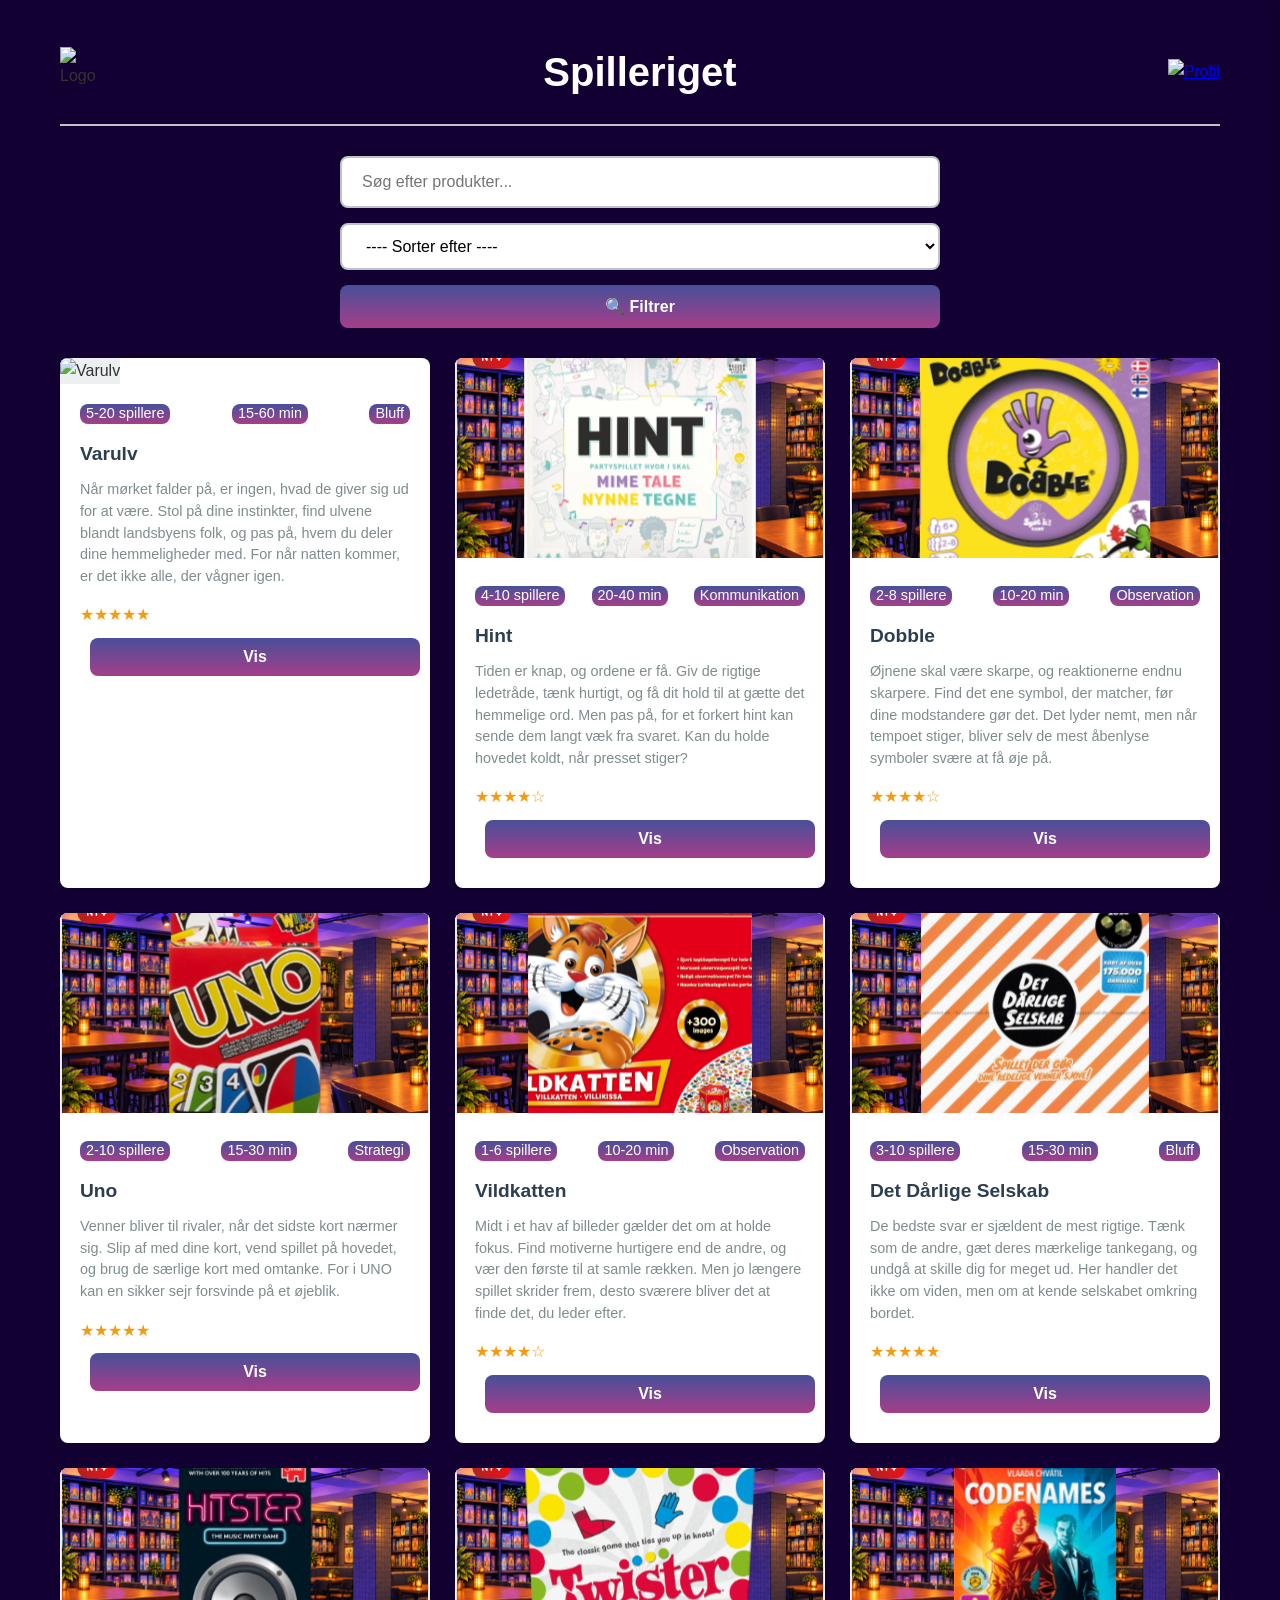
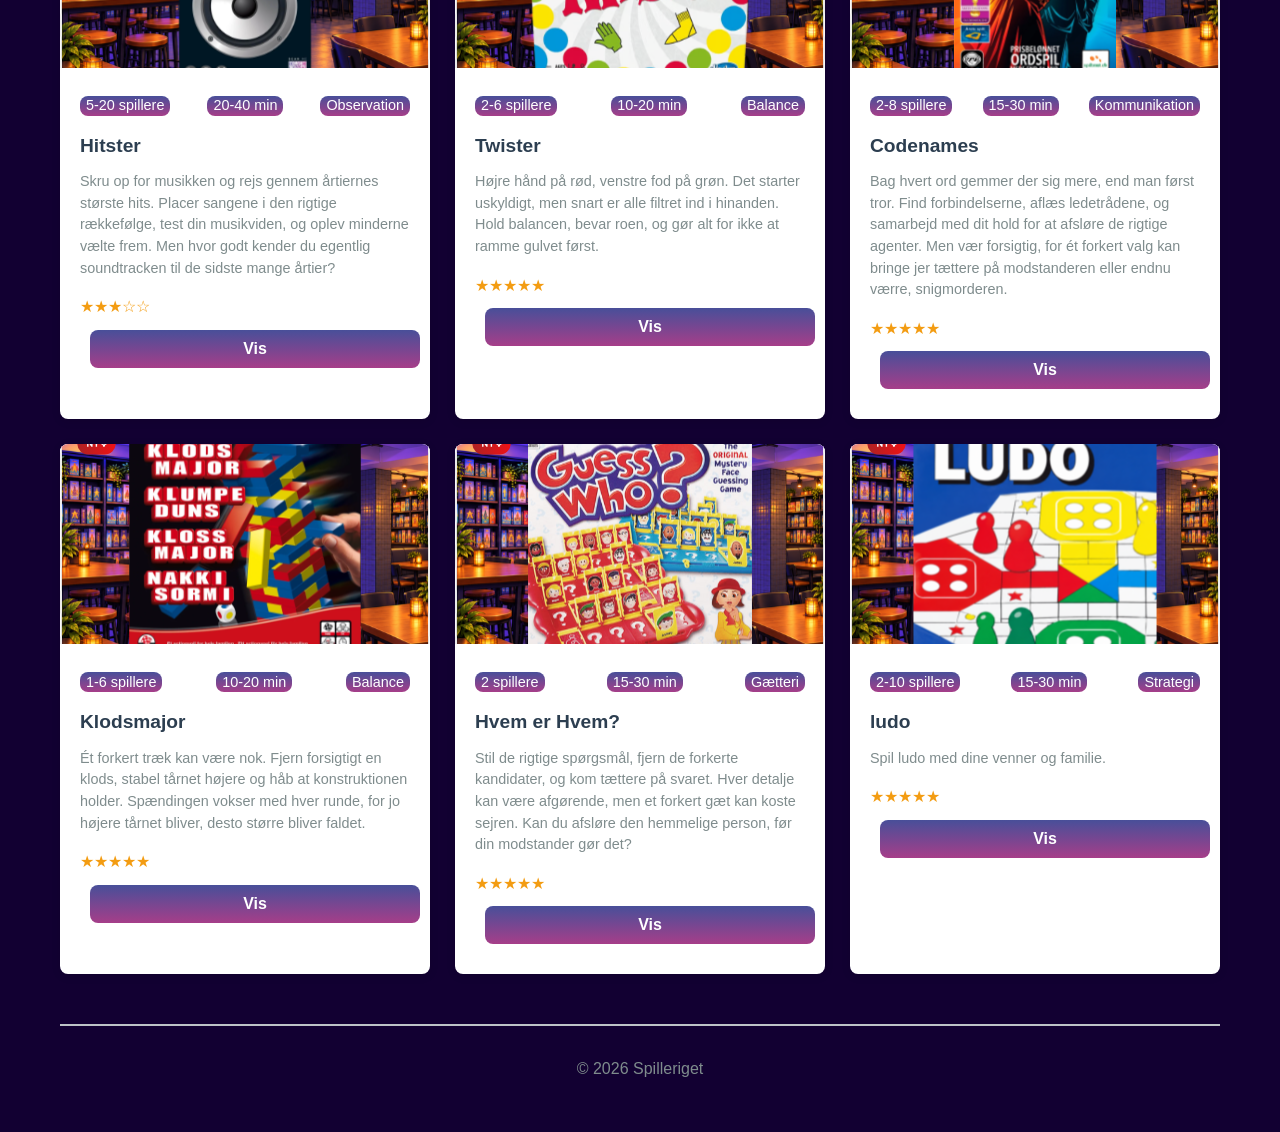
==== commit d82d042e: "Update index.html" ====
--- a/index.html
+++ b/index.html
@@ -154,8 +154,7 @@
             </div>
         </article>
     </dialog>
-    <a href="index.html" class="back-button" aria-label="Tilbage til forsiden">
-        <img id="back-image" src="img/back.png" alt="Tilbage" class="back-image">
+  
 
     <div id="overlay" class="overlay"></div>
     <script src="js/data.js"></script>
